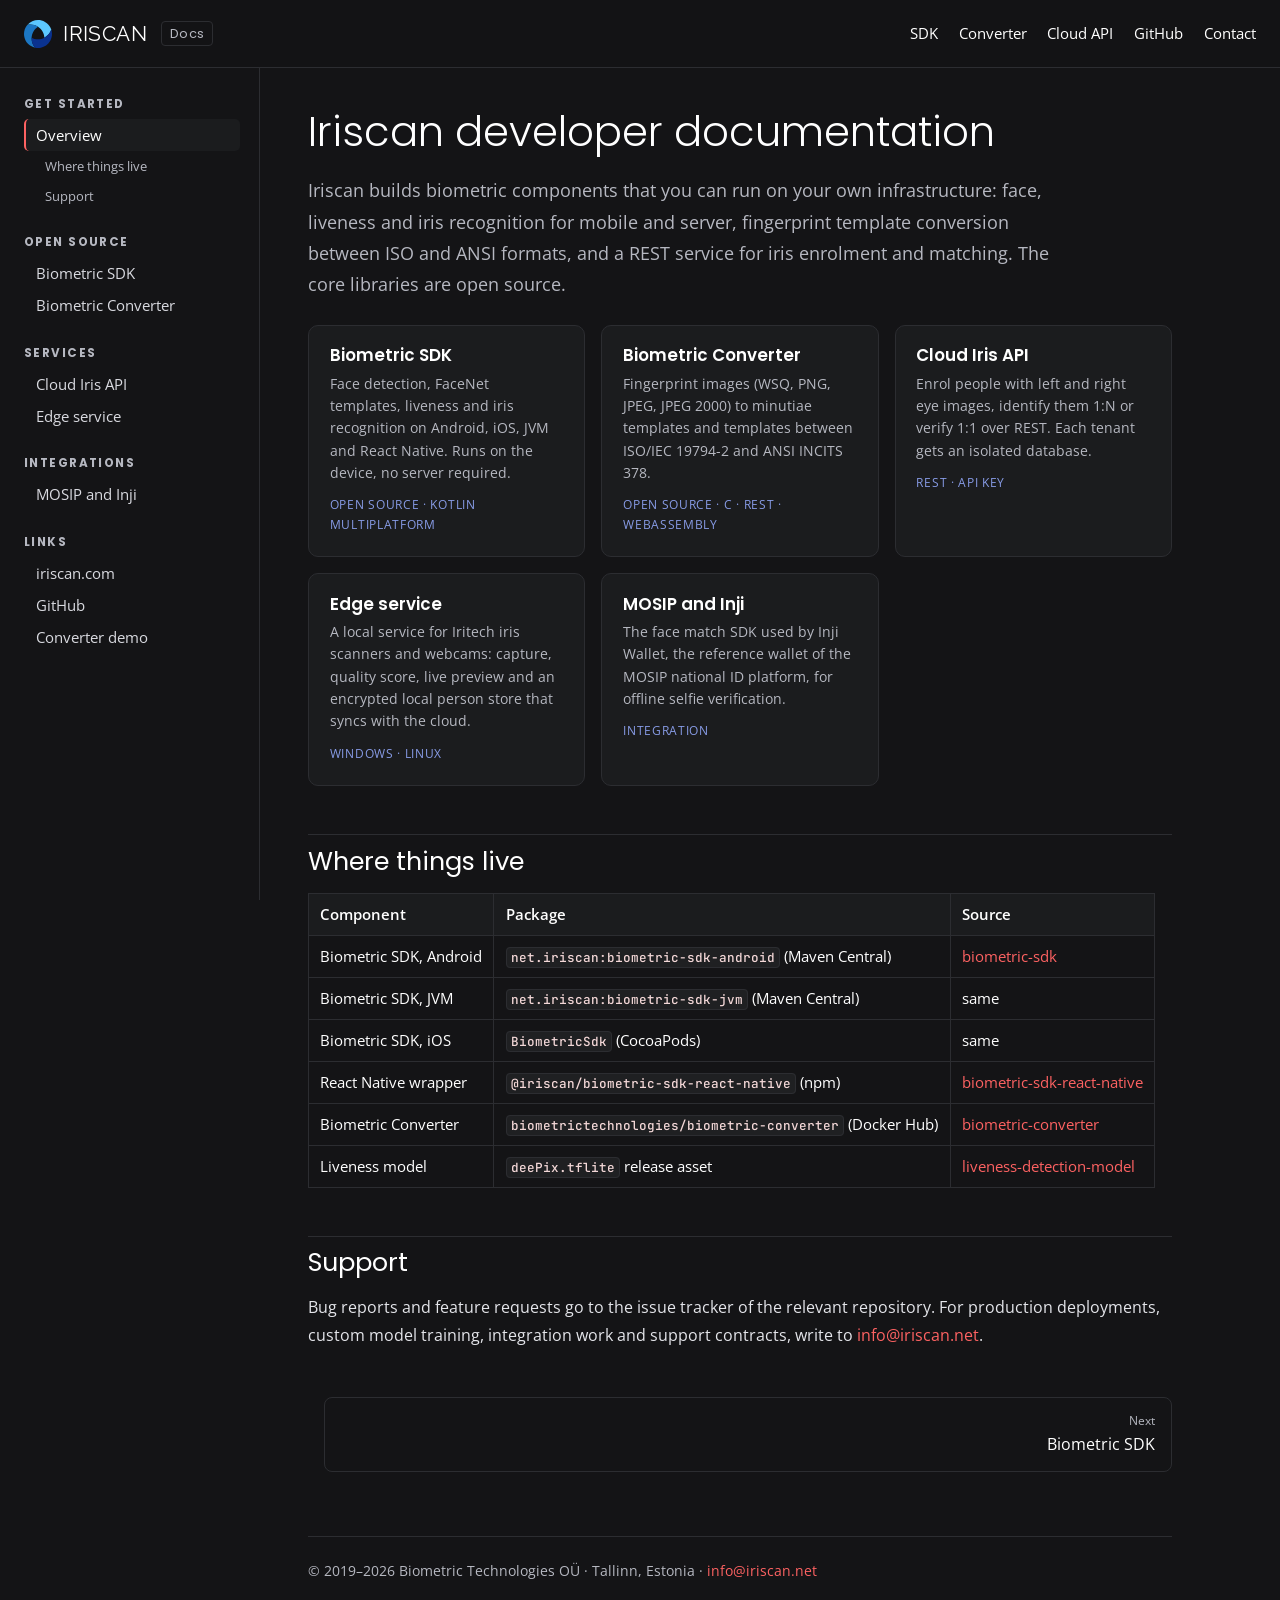
==== docs/index.html @ e34907f0 "Iriscan developer documentation: SDK, converter, Cloud Iris API, Edge service, MOSIP" ====
<!DOCTYPE html>
<html lang="en">
<head>
<meta charset="UTF-8">
<meta name="viewport" content="width=device-width, initial-scale=1">
<title>Iriscan developer documentation · Iriscan Docs</title>
<meta name="description" content="Documentation for the Iriscan Biometric SDK, Biometric Converter, Cloud Iris API and Edge service.">
<link rel="canonical" href="https://docs.iriscan.net/">
<link rel="icon" href="favicon.png">
<link rel="preconnect" href="https://fonts.googleapis.com"><link rel="preconnect" href="https://fonts.gstatic.com" crossorigin><link href="https://fonts.googleapis.com/css2?family=Poppins:wght@300;400;500;600&family=Open+Sans:wght@400;600&family=Raleway:wght@400&family=JetBrains+Mono:wght@400;500&display=swap" rel="stylesheet">
<link rel="stylesheet" href="style.css">
</head>
<body>
<header class="top">
<a class="brand" href="index.html"><svg viewBox="37.65 43.294 511.585 511.598" xmlns="http://www.w3.org/2000/svg" aria-hidden="true"><path d="M536.34 219.06c-21.16 64.09-66.99 116.98-126.25 147.41-1.93-39.3-12.98-78.7-33.99-115.1-21.01-36.38-49.62-65.68-82.65-86.98-56-36.11-124.74-49.37-190.87-35.61C181.54 40.09 314.45 15.9 421.32 77.6c24.26 14 45.35 31.37 63.03 51.2 23.61 26.48 41.15 57.31 51.99 90.26z" fill="#5cc8ff"/><path d="M176.78 366.45c-3.29 66.55 19.62 132.7 64.57 183.09-25.98-5.39-51.55-14.96-75.79-28.96C58.7 458.9 13.21 331.71 50.51 218.98c5.39-16.31 12.52-32.31 21.45-47.76 8.92-15.46 19.2-29.62 30.62-42.44 66.13-13.75 134.87-.5 190.87 35.61-33.06 21.3-61.66 50.57-82.67 86.98-21.02 36.4-32.07 75.81-34 115.08z" fill="#1c77c3"/><path d="M514.93 426.97c-37.9 65.68-100.54 108.15-169.36 122.51-33.97 7.09-69.46 7.32-104.22.06-44.95-50.39-67.86-116.54-64.57-183.09 34.99 17.97 74.64 28.1 116.66 28.1s81.67-10.13 116.64-28.08c59.27-30.43 105.1-83.32 126.25-147.41 22 66.76 16.51 142.25-21.4 207.91z" fill="#0a328f"/></svg><span>IRISCAN</span><small>Docs</small></a>
<nav><a href="sdk.html">SDK</a><a href="converter.html">Converter</a><a href="cloud-api.html">Cloud API</a><a href="https://github.com/biometric-technologies">GitHub</a><a href="https://www.iriscan.com/get-started">Contact</a></nav>
<button class="menu-btn" type="button" onclick="document.body.classList.toggle('nav-open')">Menu</button>
</header>
<div class="layout">
<aside class="side" onclick="if(event.target.tagName==='A')document.body.classList.remove('nav-open')">
<div class="grp"><b>Get started</b>
<a href="index.html" class="on">Overview</a>
<a class="sub" href="#where-things-live">Where things live</a>
<a class="sub" href="#support">Support</a>
</div>
<div class="grp"><b>Open source</b>
<a href="sdk.html">Biometric SDK</a>
<a href="converter.html">Biometric Converter</a>
</div>
<div class="grp"><b>Services</b>
<a href="cloud-api.html">Cloud Iris API</a>
<a href="edge.html">Edge service</a>
</div>
<div class="grp"><b>Integrations</b>
<a href="mosip.html">MOSIP and Inji</a>
</div>
<div class="grp"><b>Links</b><a href="https://www.iriscan.com/">iriscan.com</a><a href="https://github.com/biometric-technologies">GitHub</a><a href="https://www.iriscan.com/biometric-data-interchange#demo">Converter demo</a></div>
</aside>
<main class="doc">
<h1 id="iriscan-developer-documentation">Iriscan developer documentation</h1>
<p class="lead">Iriscan builds biometric components that you can run on your own infrastructure: face, liveness and iris recognition for mobile and server, fingerprint template conversion between ISO and ANSI formats, and a REST service for iris enrolment and matching. The core libraries are open source.</p>

<div class="cards">
<a class="card" href="sdk.html"><h3>Biometric SDK</h3><p>Face detection, FaceNet templates, liveness and iris recognition on Android, iOS, JVM and React Native. Runs on the device, no server required.</p><span class="tag">Open source · Kotlin Multiplatform</span></a>
<a class="card" href="converter.html"><h3>Biometric Converter</h3><p>Fingerprint images (WSQ, PNG, JPEG, JPEG 2000) to minutiae templates and templates between ISO/IEC 19794-2 and ANSI INCITS 378.</p><span class="tag">Open source · C · REST · WebAssembly</span></a>
<a class="card" href="cloud-api.html"><h3>Cloud Iris API</h3><p>Enrol people with left and right eye images, identify them 1:N or verify 1:1 over REST. Each tenant gets an isolated database.</p><span class="tag">REST · API key</span></a>
<a class="card" href="edge.html"><h3>Edge service</h3><p>A local service for Iritech iris scanners and webcams: capture, quality score, live preview and an encrypted local person store that syncs with the cloud.</p><span class="tag">Windows · Linux</span></a>
<a class="card" href="mosip.html"><h3>MOSIP and Inji</h3><p>The face match SDK used by Inji Wallet, the reference wallet of the MOSIP national ID platform, for offline selfie verification.</p><span class="tag">Integration</span></a>
</div>

<h2 id="where-things-live">Where things live</h2>
<table>
<thead>
<tr>
<th>Component</th>
<th>Package</th>
<th>Source</th>
</tr>
</thead>
<tbody>
<tr>
<td>Biometric SDK, Android</td>
<td><code>net.iriscan:biometric-sdk-android</code> (Maven Central)</td>
<td><a href="https://github.com/biometric-technologies/biometric-sdk">biometric-sdk</a></td>
</tr>
<tr>
<td>Biometric SDK, JVM</td>
<td><code>net.iriscan:biometric-sdk-jvm</code> (Maven Central)</td>
<td>same</td>
</tr>
<tr>
<td>Biometric SDK, iOS</td>
<td><code>BiometricSdk</code> (CocoaPods)</td>
<td>same</td>
</tr>
<tr>
<td>React Native wrapper</td>
<td><code>@iriscan/biometric-sdk-react-native</code> (npm)</td>
<td><a href="https://github.com/biometric-technologies/biometric-sdk-react-native">biometric-sdk-react-native</a></td>
</tr>
<tr>
<td>Biometric Converter</td>
<td><code>biometrictechnologies/biometric-converter</code> (Docker Hub)</td>
<td><a href="https://github.com/biometric-technologies/biometric-converter">biometric-converter</a></td>
</tr>
<tr>
<td>Liveness model</td>
<td><code>deePix.tflite</code> release asset</td>
<td><a href="https://github.com/biometric-technologies/liveness-detection-model">liveness-detection-model</a></td>
</tr>
</tbody>
</table>
<h2 id="support">Support</h2>
<p>Bug reports and feature requests go to the issue tracker of the relevant repository. For production deployments, custom model training, integration work and support contracts, write to <a href="mailto:info@iriscan.net">info@iriscan.net</a>.</p>
<div class="pager"><span></span><a class="next" href="sdk.html"><small>Next</small>Biometric SDK</a></div>
<footer class="foot">© 2019–2026 Biometric Technologies OÜ · Tallinn, Estonia · <a href="mailto:info@iriscan.net">info@iriscan.net</a></footer>
</main>
</div>
</body>
</html>
---- docs/style.css ----
:root{
  --bg:#141416; --bg-soft:#1b1c1e; --card:#1f2022; --line:#2c2d31;
  --text:#ffffff; --muted:#b6b8c1; --accent:#fd6262; --accent-ink:#141416; --label:#889ce7;
  --code-bg:#0f0f11; --side:260px;
}
*{box-sizing:border-box;margin:0;padding:0}
html{scroll-behavior:smooth;scroll-padding-top:88px}
body{background:var(--bg);color:var(--text);font:400 16px/1.7 "Open Sans",-apple-system,"Segoe UI",Roboto,sans-serif}
a{color:var(--accent);text-decoration:none}
a:hover{text-decoration:underline}
h1,h2,h3,h4{font-family:"Poppins",sans-serif;line-height:1.25;color:#fff}
h1{font-size:2.6rem;font-weight:300;margin:0 0 1rem}
h2{font-size:1.6rem;font-weight:400;margin:3rem 0 1rem;padding-top:.6rem;border-top:1px solid var(--line)}
h3{font-size:1.15rem;font-weight:600;margin:2rem 0 .6rem;color:var(--label)}
h4{font-size:1rem;font-weight:600;margin:1.4rem 0 .4rem}
p,ul,ol,table,pre{margin:0 0 1.1rem}
ul,ol{padding-left:1.4rem}
li{margin:.25rem 0}
p,li{color:#e4e5ea}
.lead{font-size:1.15rem;color:var(--muted);max-width:760px}
code{font:500 .86em/1.5 "JetBrains Mono",ui-monospace,SFMono-Regular,Menlo,Consolas,monospace;background:var(--card);border:1px solid var(--line);border-radius:4px;padding:.08em .35em;color:#f3d7d7}
pre{background:var(--code-bg);border:1px solid var(--line);border-radius:8px;padding:1rem 1.1rem;overflow:auto}
pre code{background:none;border:0;padding:0;color:#e8e8ea;font-size:.84rem;line-height:1.6}
table{border-collapse:collapse;width:100%;font-size:.92rem;display:block;overflow-x:auto}
th,td{border:1px solid var(--line);padding:.5rem .7rem;text-align:left;vertical-align:top}
th{background:var(--bg-soft);font-weight:600;color:#fff}
td code{white-space:nowrap}
blockquote{border-left:3px solid var(--accent);background:var(--bg-soft);padding:.8rem 1rem;margin:0 0 1.1rem;border-radius:0 6px 6px 0}
blockquote p{margin:0;color:var(--muted)}

/* layout */
header.top{position:sticky;top:0;z-index:20;height:68px;display:flex;align-items:center;gap:1rem;padding:0 24px;
  background:rgba(20,20,22,.96);backdrop-filter:blur(8px);border-bottom:1px solid var(--line)}
.brand{display:flex;align-items:center;gap:.7rem;font-family:"Raleway",sans-serif;font-size:1.3rem;color:#fff;letter-spacing:.02em}
.brand:hover{text-decoration:none}
.brand svg{width:28px;height:28px}
.brand small{font-family:"Poppins",sans-serif;font-size:.8rem;color:var(--muted);border:1px solid var(--line);border-radius:4px;padding:.05rem .45rem;margin-left:.2rem}
header.top nav{margin-left:auto;display:flex;gap:1.3rem;font-size:.92rem}
header.top nav a{color:#fff}
.menu-btn{display:none;margin-left:auto;background:none;border:1px solid var(--line);color:#fff;border-radius:6px;padding:.35rem .7rem;font:inherit;cursor:pointer}
.layout{display:grid;grid-template-columns:var(--side) minmax(0,1fr);max-width:1320px;margin:0 auto}
aside.side{position:sticky;top:68px;align-self:start;height:calc(100vh - 68px);overflow:auto;padding:1.6rem 1.2rem 2rem 24px;border-right:1px solid var(--line)}
aside.side .grp{margin-bottom:1.3rem}
aside.side .grp b{display:block;font-family:"Poppins",sans-serif;font-size:.74rem;letter-spacing:.12em;text-transform:uppercase;color:var(--muted);margin-bottom:.35rem}
aside.side a{display:block;color:#d9dae0;font-size:.92rem;padding:.22rem .6rem;border-radius:5px;border-left:2px solid transparent}
aside.side a:hover{background:var(--bg-soft);text-decoration:none}
aside.side a.on{color:#fff;border-left-color:var(--accent);background:var(--bg-soft)}
aside.side a.sub{font-size:.84rem;color:var(--muted);padding-left:1.2rem}
main.doc{padding:2.4rem 3rem 5rem;min-width:0;max-width:960px}
.crumb{font-size:.82rem;color:var(--muted);margin-bottom:.6rem}
.cards{display:grid;grid-template-columns:repeat(auto-fill,minmax(250px,1fr));gap:1rem;margin:1.6rem 0 2rem}
.card{display:block;background:var(--bg-soft);border:1px solid var(--line);border-radius:10px;padding:1.2rem 1.3rem;color:var(--text)}
.card:hover{border-color:var(--accent);text-decoration:none}
.card h3{margin:0 0 .4rem;color:#fff;font-size:1.05rem}
.card p{margin:0;color:var(--muted);font-size:.9rem;line-height:1.55}
.card .tag{display:inline-block;margin-top:.7rem;font-size:.72rem;letter-spacing:.06em;text-transform:uppercase;color:var(--label)}
.badge{display:inline-block;font:600 .72rem/1 "Poppins",sans-serif;letter-spacing:.04em;padding:.32rem .5rem;border-radius:4px;margin-right:.5rem;vertical-align:middle;color:var(--accent-ink)}
.m-get{background:#7fd1a8}.m-post{background:#889ce7}.m-put{background:#f2c46d}.m-delete{background:#fd6262}
.op{border:1px solid var(--line);border-radius:10px;padding:1.1rem 1.3rem;margin:0 0 1.4rem;background:var(--bg-soft)}
.op h3{margin:0 0 .5rem;color:#fff;font-size:1.05rem;font-family:"JetBrains Mono",ui-monospace,Menlo,monospace;font-weight:500;word-break:break-all}
.op p.sum{color:var(--muted);margin:0 0 .9rem}
.op h4{font-size:.8rem;letter-spacing:.1em;text-transform:uppercase;color:var(--muted);margin:1rem 0 .4rem}
.op pre{margin-bottom:.6rem}
.resp{display:flex;flex-wrap:wrap;gap:.4rem;margin:0}
.resp span{font-size:.8rem;border:1px solid var(--line);border-radius:4px;padding:.15rem .45rem;color:var(--muted)}
.resp span b{color:#fff;margin-right:.3rem}
footer.foot{border-top:1px solid var(--line);margin-top:4rem;padding-top:1.4rem;color:var(--muted);font-size:.85rem}
.pager{display:flex;justify-content:space-between;gap:1rem;margin-top:3rem}
.pager a{flex:1;border:1px solid var(--line);border-radius:8px;padding:.8rem 1rem;color:#fff}
.pager a small{display:block;color:var(--muted);font-size:.75rem}
.pager a.next{text-align:right}
@media(max-width:900px){
  .layout{grid-template-columns:minmax(0,1fr)}
  aside.side{display:none;position:fixed;top:68px;left:0;right:0;bottom:0;height:auto;z-index:15;background:var(--bg);border:0}
  body.nav-open aside.side{display:block}
  header.top nav{display:none}
  .menu-btn{display:block}
  main.doc{padding:1.8rem 16px 4rem}
  h1{font-size:2rem}
}
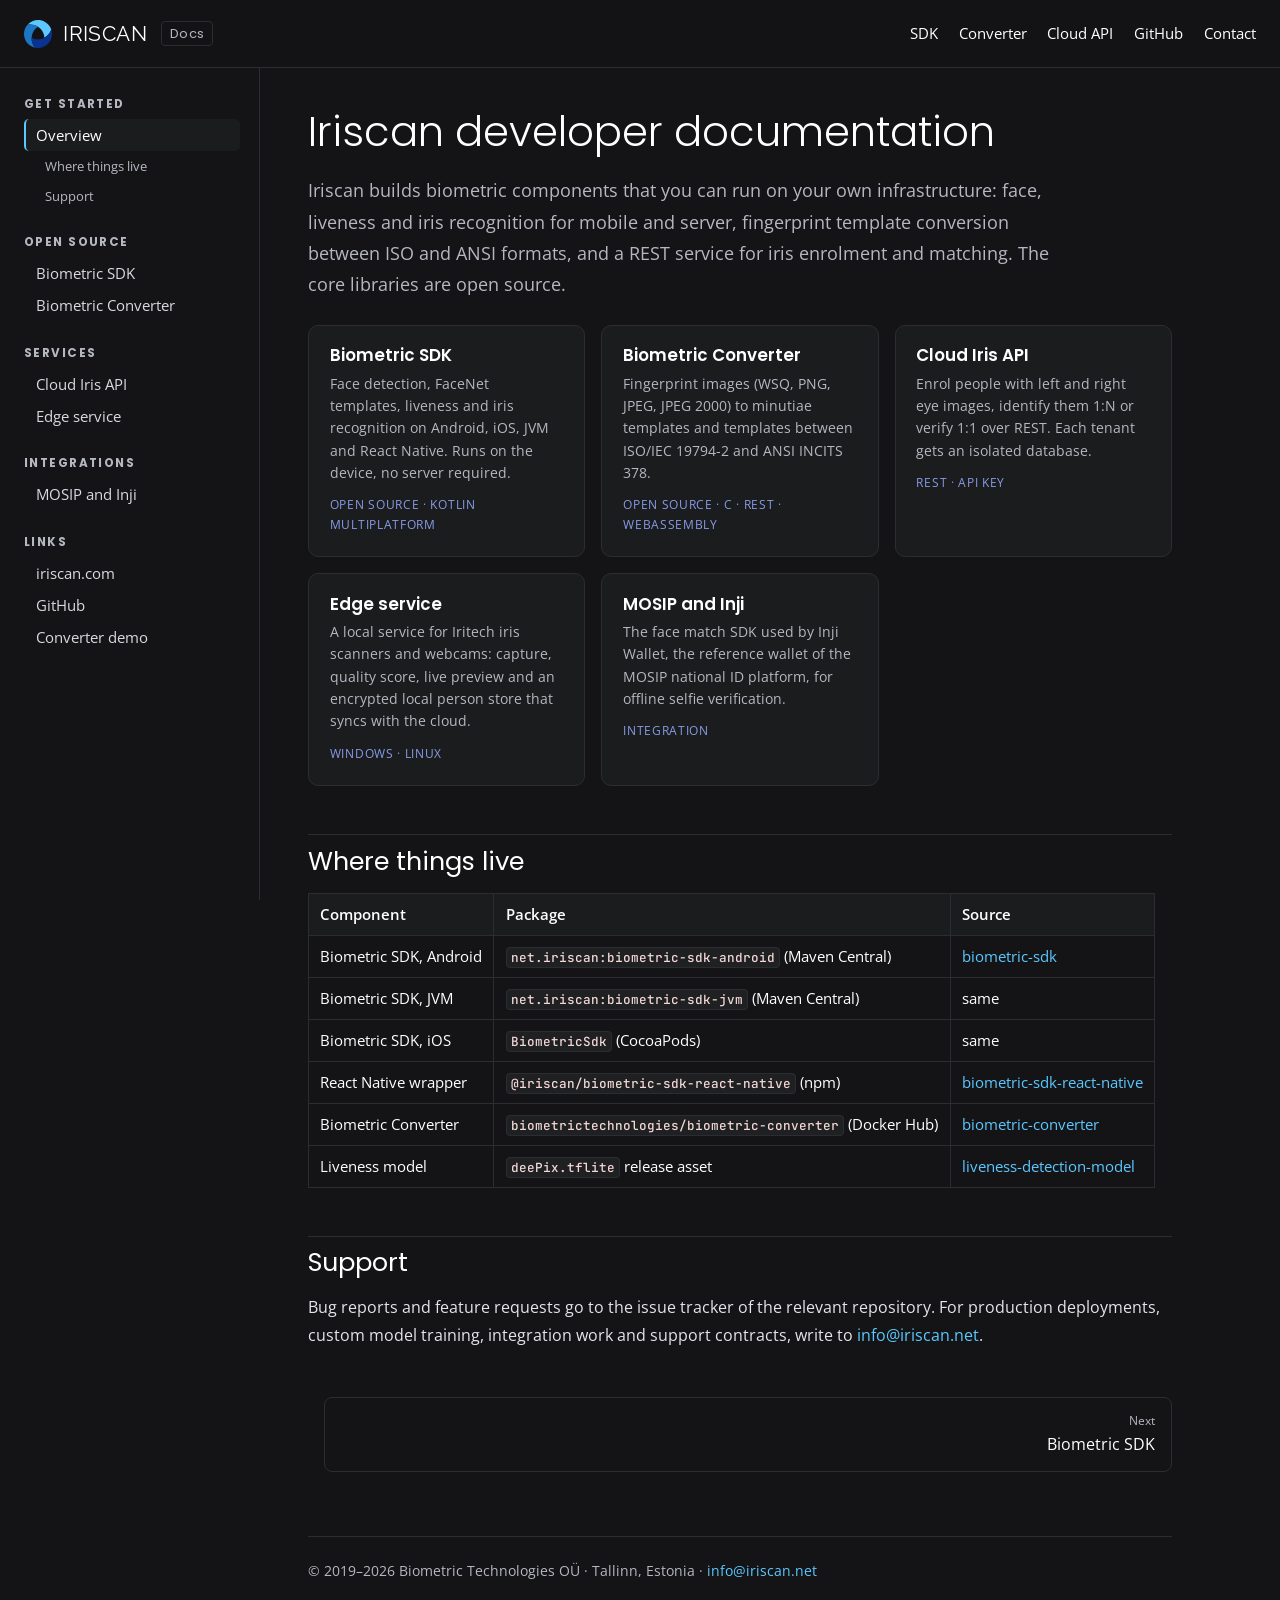
==== commit d7631972: "Accent colour: Iriscan blue, as on the main site" ====
--- a/docs/index.html
+++ b/docs/index.html
@@ -2,37 +2,118 @@
 <html lang="en">
 <head>
 <meta charset="UTF-8">
+<script>if(/\.html$/.test(location.pathname))history.replaceState(null,"",location.pathname.replace(/(index)?\.html$/,"")+location.search+location.hash)</script>
 <meta name="viewport" content="width=device-width, initial-scale=1">
 <title>Iriscan developer documentation · Iriscan Docs</title>
 <meta name="description" content="Documentation for the Iriscan Biometric SDK, Biometric Converter, Cloud Iris API and Edge service.">
-<link rel="canonical" href="https://docs.iriscan.net/">
-<link rel="icon" href="favicon.png">
-<link rel="preconnect" href="https://fonts.googleapis.com"><link rel="preconnect" href="https://fonts.gstatic.com" crossorigin><link href="https://fonts.googleapis.com/css2?family=Poppins:wght@300;400;500;600&family=Open+Sans:wght@400;600&family=Raleway:wght@400&family=JetBrains+Mono:wght@400;500&display=swap" rel="stylesheet">
-<link rel="stylesheet" href="style.css">
+<link rel="canonical" href="https://docs.iriscan.com/">
+<link rel="icon" href="/favicon.png">
+<link rel="preconnect" href="https://fonts.googleapis.com"><link rel="preconnect" href="https://fonts.gstatic.com" crossorigin><link rel="preload" as="style" href="https://fonts.googleapis.com/css2?family=Poppins:wght@300;400;500;600&family=Open+Sans:wght@400;600&family=Raleway:wght@400&family=JetBrains+Mono:wght@400;500&display=swap" onload="this.onload=null;this.rel='stylesheet'"><noscript><link href="https://fonts.googleapis.com/css2?family=Poppins:wght@300;400;500;600&family=Open+Sans:wght@400;600&family=Raleway:wght@400&family=JetBrains+Mono:wght@400;500&display=swap" rel="stylesheet"></noscript>
+<style>:root{
+  --bg:#141416; --bg-soft:#1b1c1e; --card:#1f2022; --line:#2c2d31;
+  --text:#ffffff; --muted:#b6b8c1; --accent:#5cc8ff; --accent-ink:#141416; --label:#889ce7;
+  --code-bg:#0f0f11; --side:260px;
+}
+*{box-sizing:border-box;margin:0;padding:0}
+html{scroll-behavior:smooth;scroll-padding-top:88px}
+body{background:var(--bg);color:var(--text);font:400 16px/1.7 "Open Sans",-apple-system,"Segoe UI",Roboto,sans-serif}
+a{color:var(--accent);text-decoration:none}
+a:hover{text-decoration:underline}
+h1,h2,h3,h4{font-family:"Poppins",sans-serif;line-height:1.25;color:#fff}
+h1{font-size:2.6rem;font-weight:300;margin:0 0 1rem}
+h2{font-size:1.6rem;font-weight:400;margin:3rem 0 1rem;padding-top:.6rem;border-top:1px solid var(--line)}
+h3{font-size:1.15rem;font-weight:600;margin:2rem 0 .6rem;color:var(--label)}
+h4{font-size:1rem;font-weight:600;margin:1.4rem 0 .4rem}
+p,ul,ol,table,pre{margin:0 0 1.1rem}
+ul,ol{padding-left:1.4rem}
+li{margin:.25rem 0}
+p,li{color:#e4e5ea}
+.lead{font-size:1.15rem;color:var(--muted);max-width:760px}
+code{font:500 .86em/1.5 "JetBrains Mono",ui-monospace,SFMono-Regular,Menlo,Consolas,monospace;background:var(--card);border:1px solid var(--line);border-radius:4px;padding:.08em .35em;color:#f3d7d7}
+pre{background:var(--code-bg);border:1px solid var(--line);border-radius:8px;padding:1rem 1.1rem;overflow:auto}
+pre code{background:none;border:0;padding:0;color:#e8e8ea;font-size:.84rem;line-height:1.6}
+table{border-collapse:collapse;width:100%;font-size:.92rem;display:block;overflow-x:auto}
+th,td{border:1px solid var(--line);padding:.5rem .7rem;text-align:left;vertical-align:top}
+th{background:var(--bg-soft);font-weight:600;color:#fff}
+td code{white-space:nowrap}
+blockquote{border-left:3px solid var(--accent);background:var(--bg-soft);padding:.8rem 1rem;margin:0 0 1.1rem;border-radius:0 6px 6px 0}
+blockquote p{margin:0;color:var(--muted)}
+
+/* layout */
+header.top{position:sticky;top:0;z-index:20;height:68px;display:flex;align-items:center;gap:1rem;padding:0 24px;
+  background:rgba(20,20,22,.96);backdrop-filter:blur(8px);border-bottom:1px solid var(--line)}
+.brand{display:flex;align-items:center;gap:.7rem;font-family:"Raleway",sans-serif;font-size:1.3rem;color:#fff;letter-spacing:.02em}
+.brand:hover{text-decoration:none}
+.brand svg{width:28px;height:28px}
+.brand small{font-family:"Poppins",sans-serif;font-size:.8rem;color:var(--muted);border:1px solid var(--line);border-radius:4px;padding:.05rem .45rem;margin-left:.2rem}
+header.top nav{margin-left:auto;display:flex;gap:1.3rem;font-size:.92rem}
+header.top nav a{color:#fff}
+.menu-btn{display:none;margin-left:auto;background:none;border:1px solid var(--line);color:#fff;border-radius:6px;padding:.35rem .7rem;font:inherit;cursor:pointer}
+.layout{display:grid;grid-template-columns:var(--side) minmax(0,1fr);max-width:1320px;margin:0 auto}
+aside.side{position:sticky;top:68px;align-self:start;height:calc(100vh - 68px);overflow:auto;padding:1.6rem 1.2rem 2rem 24px;border-right:1px solid var(--line)}
+aside.side .grp{margin-bottom:1.3rem}
+aside.side .grp b{display:block;font-family:"Poppins",sans-serif;font-size:.74rem;letter-spacing:.12em;text-transform:uppercase;color:var(--muted);margin-bottom:.35rem}
+aside.side a{display:block;color:#d9dae0;font-size:.92rem;padding:.22rem .6rem;border-radius:5px;border-left:2px solid transparent}
+aside.side a:hover{background:var(--bg-soft);text-decoration:none}
+aside.side a.on{color:#fff;border-left-color:var(--accent);background:var(--bg-soft)}
+aside.side a.sub{font-size:.84rem;color:var(--muted);padding-left:1.2rem}
+main.doc{padding:2.4rem 3rem 5rem;min-width:0;max-width:960px}
+.crumb{font-size:.82rem;color:var(--muted);margin-bottom:.6rem}
+.cards{display:grid;grid-template-columns:repeat(auto-fill,minmax(250px,1fr));gap:1rem;margin:1.6rem 0 2rem}
+.card{display:block;background:var(--bg-soft);border:1px solid var(--line);border-radius:10px;padding:1.2rem 1.3rem;color:var(--text)}
+.card:hover{border-color:var(--accent);text-decoration:none}
+.card h3{margin:0 0 .4rem;color:#fff;font-size:1.05rem}
+.card p{margin:0;color:var(--muted);font-size:.9rem;line-height:1.55}
+.card .tag{display:inline-block;margin-top:.7rem;font-size:.72rem;letter-spacing:.06em;text-transform:uppercase;color:var(--label)}
+.badge{display:inline-block;font:600 .72rem/1 "Poppins",sans-serif;letter-spacing:.04em;padding:.32rem .5rem;border-radius:4px;margin-right:.5rem;vertical-align:middle;color:var(--accent-ink)}
+.m-get{background:#7fd1a8}.m-post{background:#889ce7}.m-put{background:#f2c46d}.m-delete{background:#fd6262}
+.op{border:1px solid var(--line);border-radius:10px;padding:1.1rem 1.3rem;margin:0 0 1.4rem;background:var(--bg-soft)}
+.op h3{margin:0 0 .5rem;color:#fff;font-size:1.05rem;font-family:"JetBrains Mono",ui-monospace,Menlo,monospace;font-weight:500;word-break:break-all}
+.op p.sum{color:var(--muted);margin:0 0 .9rem}
+.op h4{font-size:.8rem;letter-spacing:.1em;text-transform:uppercase;color:var(--muted);margin:1rem 0 .4rem}
+.op pre{margin-bottom:.6rem}
+.resp{display:flex;flex-wrap:wrap;gap:.4rem;margin:0}
+.resp span{font-size:.8rem;border:1px solid var(--line);border-radius:4px;padding:.15rem .45rem;color:var(--muted)}
+.resp span b{color:#fff;margin-right:.3rem}
+footer.foot{border-top:1px solid var(--line);margin-top:4rem;padding-top:1.4rem;color:var(--muted);font-size:.85rem}
+.pager{display:flex;justify-content:space-between;gap:1rem;margin-top:3rem}
+.pager a{flex:1;border:1px solid var(--line);border-radius:8px;padding:.8rem 1rem;color:#fff}
+.pager a small{display:block;color:var(--muted);font-size:.75rem}
+.pager a.next{text-align:right}
+@media(max-width:900px){
+  .layout{grid-template-columns:minmax(0,1fr)}
+  aside.side{display:none;position:fixed;top:68px;left:0;right:0;bottom:0;height:auto;z-index:15;background:var(--bg);border:0}
+  body.nav-open aside.side{display:block}
+  header.top nav{display:none}
+  .menu-btn{display:block}
+  main.doc{padding:1.8rem 16px 4rem}
+  h1{font-size:2rem}
+}
+</style>
 </head>
 <body>
 <header class="top">
-<a class="brand" href="index.html"><svg viewBox="37.65 43.294 511.585 511.598" xmlns="http://www.w3.org/2000/svg" aria-hidden="true"><path d="M536.34 219.06c-21.16 64.09-66.99 116.98-126.25 147.41-1.93-39.3-12.98-78.7-33.99-115.1-21.01-36.38-49.62-65.68-82.65-86.98-56-36.11-124.74-49.37-190.87-35.61C181.54 40.09 314.45 15.9 421.32 77.6c24.26 14 45.35 31.37 63.03 51.2 23.61 26.48 41.15 57.31 51.99 90.26z" fill="#5cc8ff"/><path d="M176.78 366.45c-3.29 66.55 19.62 132.7 64.57 183.09-25.98-5.39-51.55-14.96-75.79-28.96C58.7 458.9 13.21 331.71 50.51 218.98c5.39-16.31 12.52-32.31 21.45-47.76 8.92-15.46 19.2-29.62 30.62-42.44 66.13-13.75 134.87-.5 190.87 35.61-33.06 21.3-61.66 50.57-82.67 86.98-21.02 36.4-32.07 75.81-34 115.08z" fill="#1c77c3"/><path d="M514.93 426.97c-37.9 65.68-100.54 108.15-169.36 122.51-33.97 7.09-69.46 7.32-104.22.06-44.95-50.39-67.86-116.54-64.57-183.09 34.99 17.97 74.64 28.1 116.66 28.1s81.67-10.13 116.64-28.08c59.27-30.43 105.1-83.32 126.25-147.41 22 66.76 16.51 142.25-21.4 207.91z" fill="#0a328f"/></svg><span>IRISCAN</span><small>Docs</small></a>
-<nav><a href="sdk.html">SDK</a><a href="converter.html">Converter</a><a href="cloud-api.html">Cloud API</a><a href="https://github.com/biometric-technologies">GitHub</a><a href="https://www.iriscan.com/get-started">Contact</a></nav>
+<a class="brand" href="/"><svg viewBox="37.65 43.294 511.585 511.598" xmlns="http://www.w3.org/2000/svg" aria-hidden="true"><path d="M536.34 219.06c-21.16 64.09-66.99 116.98-126.25 147.41-1.93-39.3-12.98-78.7-33.99-115.1-21.01-36.38-49.62-65.68-82.65-86.98-56-36.11-124.74-49.37-190.87-35.61C181.54 40.09 314.45 15.9 421.32 77.6c24.26 14 45.35 31.37 63.03 51.2 23.61 26.48 41.15 57.31 51.99 90.26z" fill="#5cc8ff"/><path d="M176.78 366.45c-3.29 66.55 19.62 132.7 64.57 183.09-25.98-5.39-51.55-14.96-75.79-28.96C58.7 458.9 13.21 331.71 50.51 218.98c5.39-16.31 12.52-32.31 21.45-47.76 8.92-15.46 19.2-29.62 30.62-42.44 66.13-13.75 134.87-.5 190.87 35.61-33.06 21.3-61.66 50.57-82.67 86.98-21.02 36.4-32.07 75.81-34 115.08z" fill="#1c77c3"/><path d="M514.93 426.97c-37.9 65.68-100.54 108.15-169.36 122.51-33.97 7.09-69.46 7.32-104.22.06-44.95-50.39-67.86-116.54-64.57-183.09 34.99 17.97 74.64 28.1 116.66 28.1s81.67-10.13 116.64-28.08c59.27-30.43 105.1-83.32 126.25-147.41 22 66.76 16.51 142.25-21.4 207.91z" fill="#0a328f"/></svg><span>IRISCAN</span><small>Docs</small></a>
+<nav><a href="/sdk">SDK</a><a href="/converter">Converter</a><a href="/cloud-api">Cloud API</a><a href="https://github.com/biometric-technologies">GitHub</a><a href="https://www.iriscan.com/get-started">Contact</a></nav>
 <button class="menu-btn" type="button" onclick="document.body.classList.toggle('nav-open')">Menu</button>
 </header>
 <div class="layout">
 <aside class="side" onclick="if(event.target.tagName==='A')document.body.classList.remove('nav-open')">
 <div class="grp"><b>Get started</b>
-<a href="index.html" class="on">Overview</a>
+<a href="/" class="on">Overview</a>
 <a class="sub" href="#where-things-live">Where things live</a>
 <a class="sub" href="#support">Support</a>
 </div>
 <div class="grp"><b>Open source</b>
-<a href="sdk.html">Biometric SDK</a>
-<a href="converter.html">Biometric Converter</a>
+<a href="/sdk">Biometric SDK</a>
+<a href="/converter">Biometric Converter</a>
 </div>
 <div class="grp"><b>Services</b>
-<a href="cloud-api.html">Cloud Iris API</a>
-<a href="edge.html">Edge service</a>
+<a href="/cloud-api">Cloud Iris API</a>
+<a href="/edge">Edge service</a>
 </div>
 <div class="grp"><b>Integrations</b>
-<a href="mosip.html">MOSIP and Inji</a>
+<a href="/mosip">MOSIP and Inji</a>
 </div>
 <div class="grp"><b>Links</b><a href="https://www.iriscan.com/">iriscan.com</a><a href="https://github.com/biometric-technologies">GitHub</a><a href="https://www.iriscan.com/biometric-data-interchange#demo">Converter demo</a></div>
 </aside>
@@ -41,11 +122,11 @@
 <p class="lead">Iriscan builds biometric components that you can run on your own infrastructure: face, liveness and iris recognition for mobile and server, fingerprint template conversion between ISO and ANSI formats, and a REST service for iris enrolment and matching. The core libraries are open source.</p>
 
 <div class="cards">
-<a class="card" href="sdk.html"><h3>Biometric SDK</h3><p>Face detection, FaceNet templates, liveness and iris recognition on Android, iOS, JVM and React Native. Runs on the device, no server required.</p><span class="tag">Open source · Kotlin Multiplatform</span></a>
-<a class="card" href="converter.html"><h3>Biometric Converter</h3><p>Fingerprint images (WSQ, PNG, JPEG, JPEG 2000) to minutiae templates and templates between ISO/IEC 19794-2 and ANSI INCITS 378.</p><span class="tag">Open source · C · REST · WebAssembly</span></a>
-<a class="card" href="cloud-api.html"><h3>Cloud Iris API</h3><p>Enrol people with left and right eye images, identify them 1:N or verify 1:1 over REST. Each tenant gets an isolated database.</p><span class="tag">REST · API key</span></a>
-<a class="card" href="edge.html"><h3>Edge service</h3><p>A local service for Iritech iris scanners and webcams: capture, quality score, live preview and an encrypted local person store that syncs with the cloud.</p><span class="tag">Windows · Linux</span></a>
-<a class="card" href="mosip.html"><h3>MOSIP and Inji</h3><p>The face match SDK used by Inji Wallet, the reference wallet of the MOSIP national ID platform, for offline selfie verification.</p><span class="tag">Integration</span></a>
+<a class="card" href="/sdk"><h3>Biometric SDK</h3><p>Face detection, FaceNet templates, liveness and iris recognition on Android, iOS, JVM and React Native. Runs on the device, no server required.</p><span class="tag">Open source · Kotlin Multiplatform</span></a>
+<a class="card" href="/converter"><h3>Biometric Converter</h3><p>Fingerprint images (WSQ, PNG, JPEG, JPEG 2000) to minutiae templates and templates between ISO/IEC 19794-2 and ANSI INCITS 378.</p><span class="tag">Open source · C · REST · WebAssembly</span></a>
+<a class="card" href="/cloud-api"><h3>Cloud Iris API</h3><p>Enrol people with left and right eye images, identify them 1:N or verify 1:1 over REST. Each tenant gets an isolated database.</p><span class="tag">REST · API key</span></a>
+<a class="card" href="/edge"><h3>Edge service</h3><p>A local service for Iritech iris scanners and webcams: capture, quality score, live preview and an encrypted local person store that syncs with the cloud.</p><span class="tag">Windows · Linux</span></a>
+<a class="card" href="/mosip"><h3>MOSIP and Inji</h3><p>The face match SDK used by Inji Wallet, the reference wallet of the MOSIP national ID platform, for offline selfie verification.</p><span class="tag">Integration</span></a>
 </div>
 
 <h2 id="where-things-live">Where things live</h2>
@@ -92,7 +173,7 @@
 </table>
 <h2 id="support">Support</h2>
 <p>Bug reports and feature requests go to the issue tracker of the relevant repository. For production deployments, custom model training, integration work and support contracts, write to <a href="mailto:info@iriscan.net">info@iriscan.net</a>.</p>
-<div class="pager"><span></span><a class="next" href="sdk.html"><small>Next</small>Biometric SDK</a></div>
+<div class="pager"><span></span><a class="next" href="/sdk"><small>Next</small>Biometric SDK</a></div>
 <footer class="foot">© 2019–2026 Biometric Technologies OÜ · Tallinn, Estonia · <a href="mailto:info@iriscan.net">info@iriscan.net</a></footer>
 </main>
 </div>
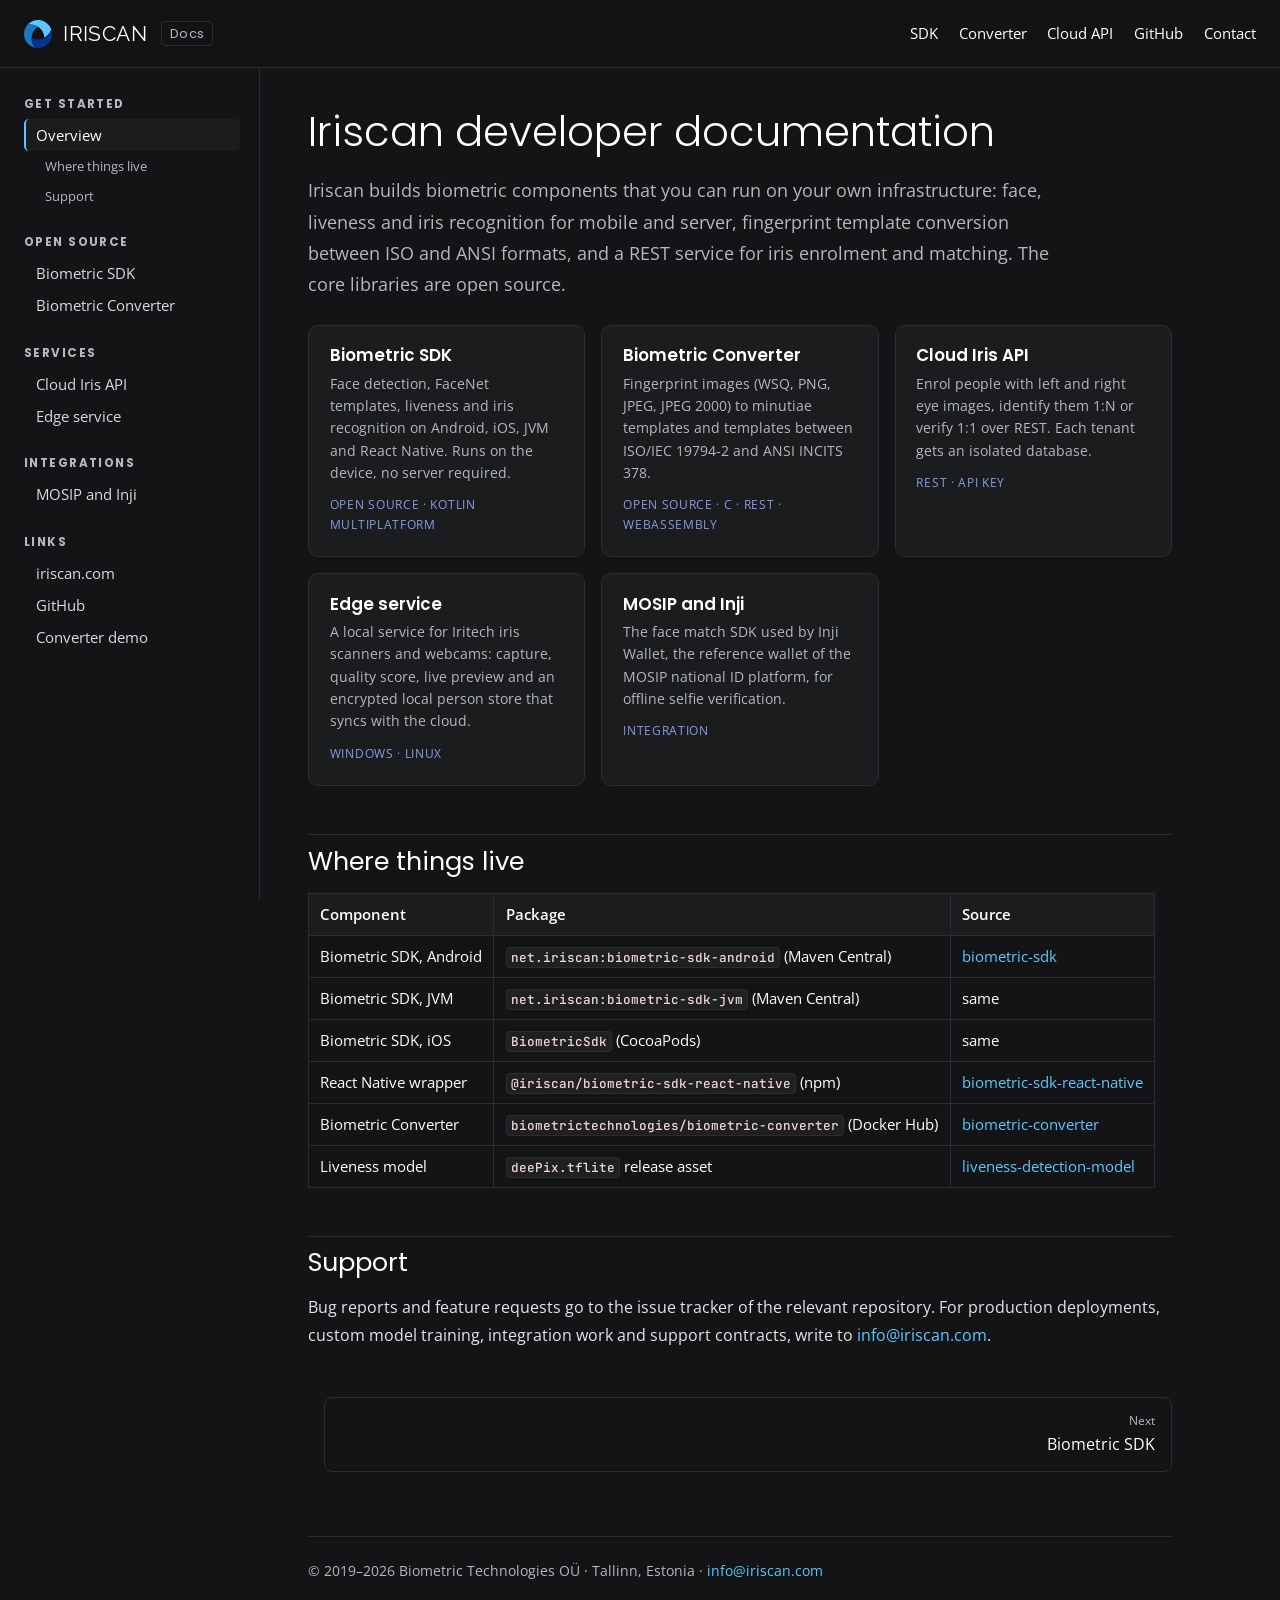
==== commit 1acd443a: "Contact email on iriscan.com" ====
--- a/docs/index.html
+++ b/docs/index.html
@@ -89,6 +89,7 @@
   main.doc{padding:1.8rem 16px 4rem}
   h1{font-size:2rem}
 }
+pre.mermaid{background:none;border:0;text-align:center;padding:0;margin:1.5rem 0}
 </style>
 </head>
 <body>
@@ -172,9 +173,10 @@
 </tbody>
 </table>
 <h2 id="support">Support</h2>
-<p>Bug reports and feature requests go to the issue tracker of the relevant repository. For production deployments, custom model training, integration work and support contracts, write to <a href="mailto:info@iriscan.net">info@iriscan.net</a>.</p>
+<p>Bug reports and feature requests go to the issue tracker of the relevant repository. For production deployments, custom model training, integration work and support contracts, write to <a href="mailto:info@iriscan.com">info@iriscan.com</a>.</p>
+
 <div class="pager"><span></span><a class="next" href="/sdk"><small>Next</small>Biometric SDK</a></div>
-<footer class="foot">© 2019–2026 Biometric Technologies OÜ · Tallinn, Estonia · <a href="mailto:info@iriscan.net">info@iriscan.net</a></footer>
+<footer class="foot">© 2019–2026 Biometric Technologies OÜ · Tallinn, Estonia · <a href="mailto:info@iriscan.com">info@iriscan.com</a></footer>
 </main>
 </div>
 </body>
